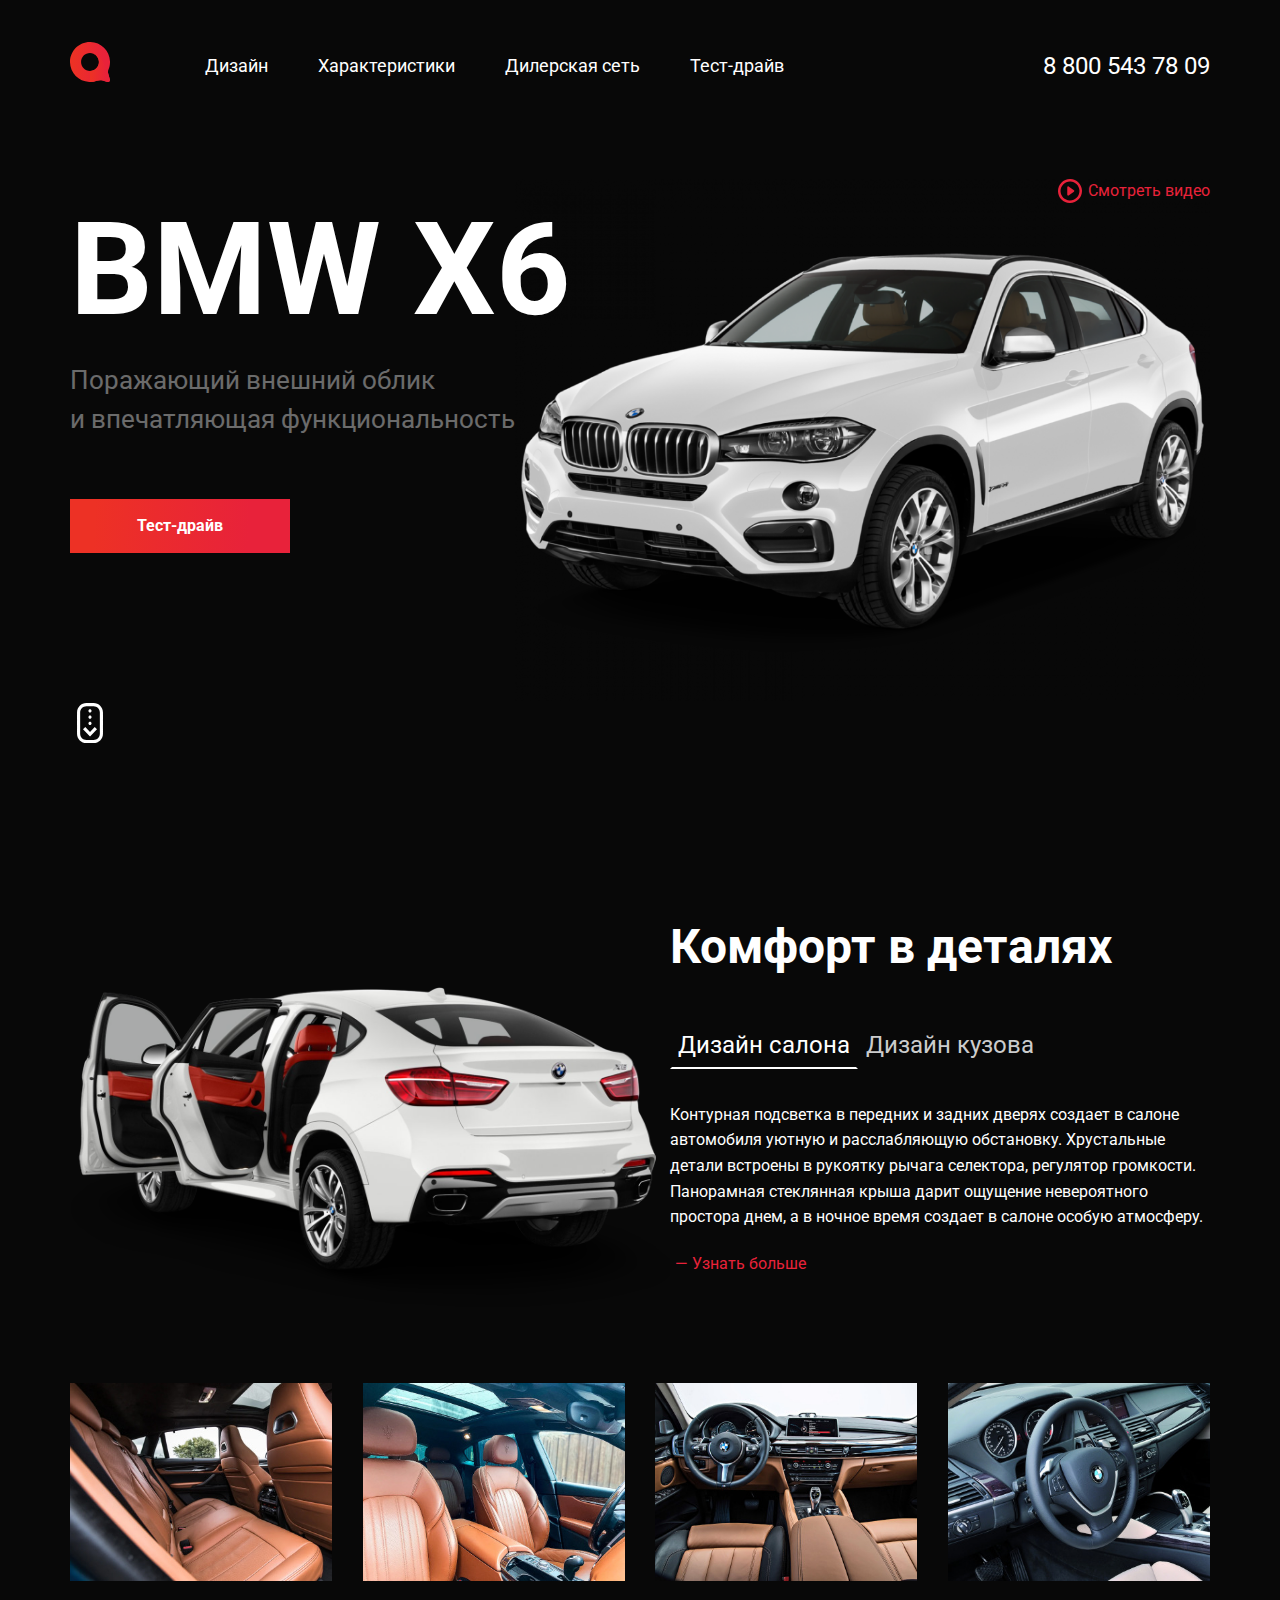
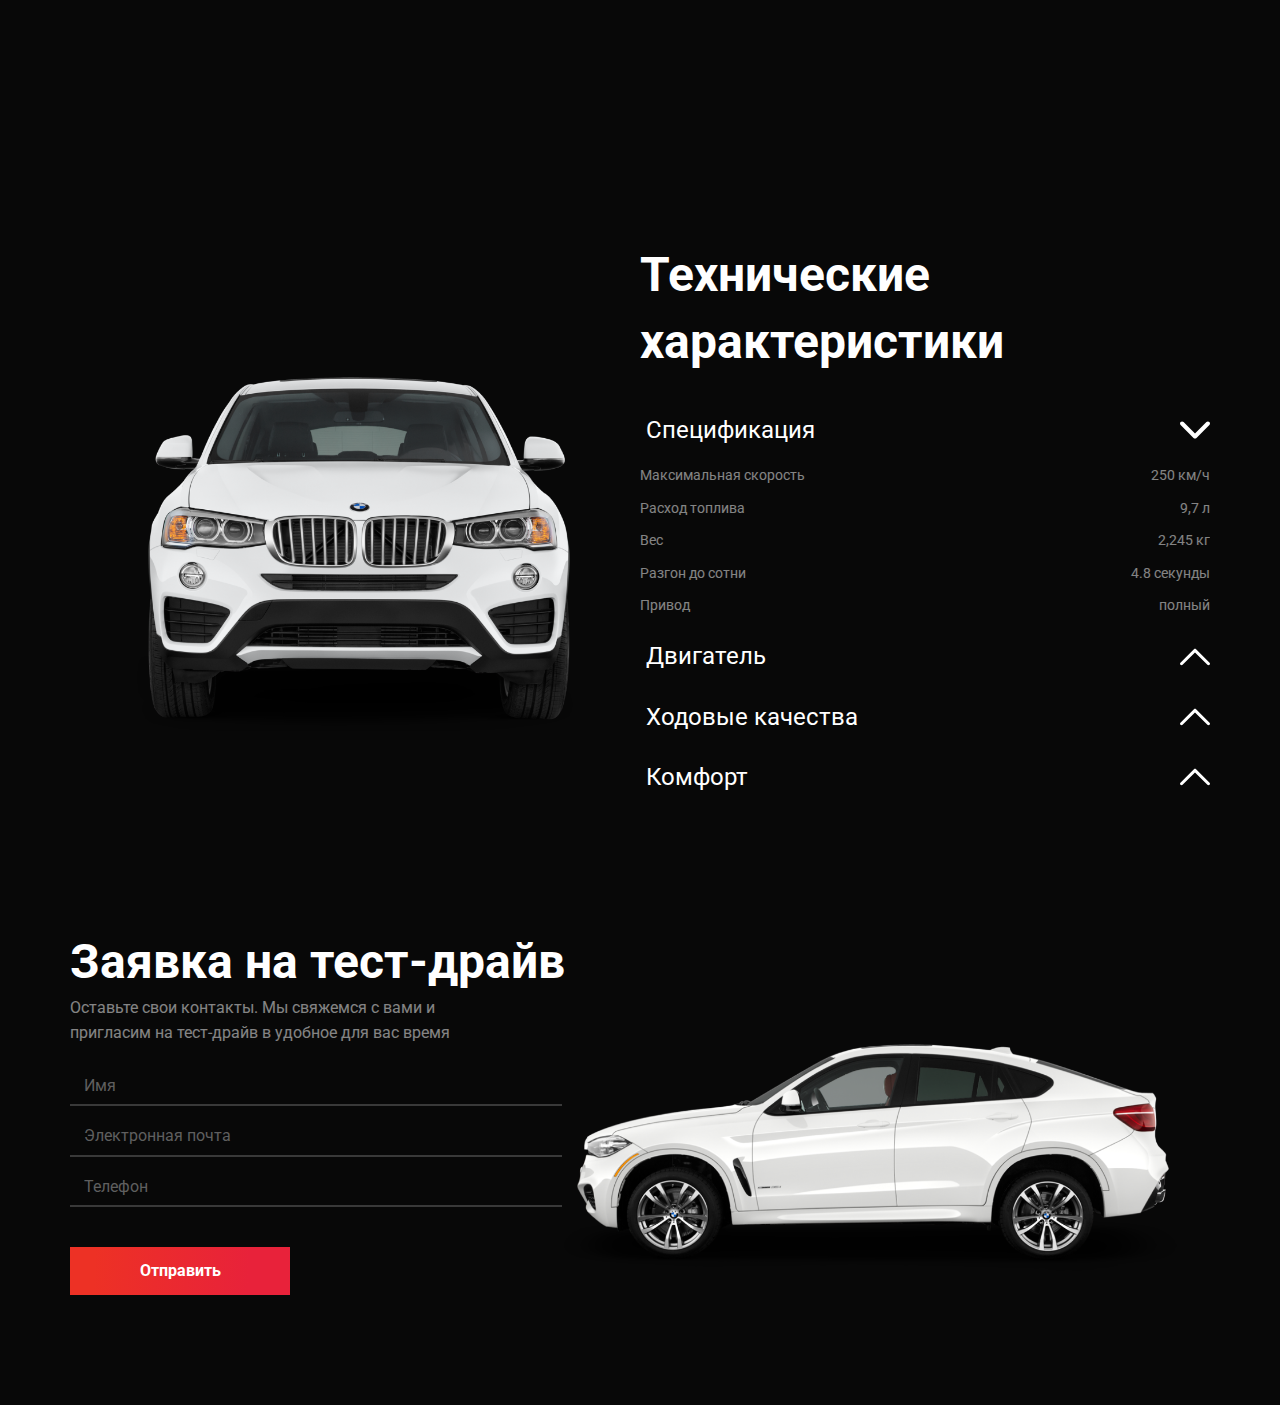
==== index.html @ 290bfd01 "Test" ====
<!DOCTYPE html>
<html lang="ru">
<head>
  <meta charset="UTF-8">
  <meta http-equiv="X-UA-Compatible" content="IE=edge">
  <meta name="viewport" content="width=device-width, initial-scale=1.0">
  <title>BMW X6</title>
  <link rel="preconnect"
    href="https://fonts.gstatic.com">
  <link
    href="https://fonts.googleapis.com/css2?family=Roboto:wght@400;700&display=swap"
    rel="stylesheet">
  <link rel="stylesheet" href="styles/style.min.css">

  <script type="text/javascript" src="js/script.js" defer>

  </script>
</head>
<body>
  <!-- header (start) -->
  <header class="header">
    <div class="container">
      <div class="header-wrapper">
        <div class="header-main">
          <a href="#" class="logo header__logo">
            <img src="img/logo.svg"
              alt="Logo: BMW X6"
              class="logo__img">
          </a>
          <!-- /.logo -->
          <nav class="menu">
            <ul class="menu-list">
              <li class="menu-list__item">
                <a href="#design"
                  class="menu-list__link">
                  Дизайн
                </a>
              </li>
              <li class="menu-list__item">
                <a href="#feature"
                  class="menu-list__link">
                  Характеристики
                </a>
              </li>
              <li class="menu-list__item">
                <a href="#"
                  class="menu-list__link">
                  Дилерская сеть
                </a>
              </li>
              <li class="menu-list__item">
                <a href="#contacts"
                  class="menu-list__link">
                  Тест-драйв
                </a>
              </li>
            </ul>
          </nav>
          <!-- /.menu -->
        </div>
        <!-- /.header-main -->
        <a href="tel:88005437809" class="phone">
          8 800 543 78 09
        </a>
        <button class="humburger-menu" aria-label="Бургер меню">
        </button>
      </div>
      <!-- /.header-wrapper -->
    </div>
  </header>
  <!-- header (end) -->

  <!-- main (start) -->
  <section class="main" id="main">
    <div class="container">
      <div class="main-wrapper">
        <div class="offer">
          <h1 class="main__title">BMW X6</h1>
          <p class="main__descr">Поражающий внешний облик
          и&nbsp;впечатляющая функциональность</p>
          <a href="#contacts" type="button" class="button main__button">
            Тест-драйв
          </a>
          <a href="#design" class="main__scroll" aria-label="к следующему экрану"></a>

        </div>
        <!-- /.offer -->
        <div class="main-img">
          <a href="https://youtu.be/dkrFZSWyklU" class="play">

            Смотреть видео
          </a>

        </div>
      </div>
      <!-- /.main-wrapper -->
    </div>
  </section>
  <!-- main (end) -->

  <!-- design (start) -->
  <section class="section design" id="design">
    <div class="container">
      <div class="design-wrapper">
        <div class="design-block">
          <img src="img/car/image-5.png" alt="BMW X6" class="feature__img design-block__img" data-tabs-field="interior">
          <img src="img/car/image-4.png" alt="BMW X6" class="feature__img design-block__img hidden" data-tabs-field="body">
          <div class="design-text">
            <h2 class="section__title design__title">
              Комфорт в деталях
            </h2>
            <h2 class="section__title design__title hidden">
              Притягивает взгляды
            </h2>
            <ul class="design-list">
              <li>
                <button type="button" class="design-list__item design-list__item_active" data-tabs-handler="interior">Дизайн салона</button>
              </li>
              <li>
                <button type="button" class="design-list__item" data-tabs-handler="body">Дизайн кузова</button>
              </li>
            </ul>
            <!-- /.design-list -->
            <ul>
              <li class="design__descr" data-tabs-field="interior">
                <p class="design__description-text">
                  Контурная подсветка в передних и задних дверях создает в салоне автомобиля уютную и расслабляющую обстановку.
                  Хрустальные детали встроены в рукоятку рычага селектора, регулятор громкости.
                  Панорамная стеклянная крыша дарит ощущение невероятного простора днем, а в ночное время создает в салоне особую атмосферу.
                </p>
                <button class="more">
                  — Узнать больше
                </button>
              </li>
              <li class="design__descr hidden" data-tabs-field="body">
                <p class="design__description-text">
                  Широкий. Динамичный. Мускулистый. Обновлённый BMW X6 сочетает в себе солиддность серии X со спортивным купе. Решительная передняя часть с широкими воздухозаборниками недвусмысленно намекает на то, какая мощь скрыта под капотом. Большая двойная решётка радиатора спортивной формы подччёркивает атлетичность автомобиля. Усиливают впечатление фирменные двойные фары BMW и широко раставленные противотуманные фары.
                </p>
                <button class="more">
                  — Узнать больше
                </button>
            </li>
            </ul>
          </div>
          <!-- /.design-text -->
        </div>
        <!-- /.design-block -->
        <ul>
          <li class="design-images" data-tabs-field="interior">
              <img src="img/design/interior01.jpg" alt="BMW X6" class="design__img">
              <img src="img/design/interior02.jpg" alt="BMW X6" class="design__img">
              <img src="img/design/interior03.jpg" alt="BMW X6" class="design__img">
              <img src="img/design/interior04.jpg" alt="BMW X6" class="design__img">
          </li>
          <li class="design-images hidden" data-tabs-field="body">
              <img src="img/design/body01.jpg" alt="BMW X6" class="design__img">
              <img src="img/design/body02.jpg" alt="BMW X6" class="design__img">
              <img src="img/design/body03.jpg" alt="BMW X6" class="design__img">
              <img src="img/design/body04.jpg" alt="BMW X6" class="design__img">
          </li>
        </ul>
      </div>
      <!-- /.design-wrapper -->
    </div>
  </section>
  <!-- design (end) -->

  <!-- feature (start) -->
  <section class="section feature" id="feature">
    <div class="container">
      <div class="feature-wrapper">
        <div class="feature-block">
          <h2 class="section__title feature__title">
            Технические характеристики
          </h2>
          <ul class="feature-list">
            <li class="feature__item">
              <button type="button" class="feature__link feature__link_active">
                <div class="feature-item-wrap">
                  <span class="feature-item__title">
                    Спецификация
                  </span>
                </div>
              </button>
              <!-- /.feature__link -->
              <ul class="feature-sub">
                <li class="feature-sub__item">
                  <span class="feature-sub__name">
                    Максимальная скорость
                  </span>
                  <span class="feature-sub__value">
                    250 км/ч
                  </span>
                </li>
                <li class="feature-sub__item">
                  <span class="feature-sub__name">
                    Расход топлива
                  </span>
                  <span class="feature-sub__value">
                    9,7 л
                  </span>
                </li>
                <li class="feature-sub__item">
                  <span class="feature-sub__name">
                    Вес
                  </span>
                  <span class="feature-sub__value">
                    2,245 кг
                  </span>
                </li>
                <li class="feature-sub__item">
                  <span class="feature-sub__name">
                    Разгон до сотни
                  </span>
                  <span class="feature-sub__value">
                    4.8 секунды
                  </span>
                </li>
                <li class="feature-sub__item">
                  <span class="feature-sub__name">
                    Привод
                  </span>
                  <span class="feature-sub__value">
                    полный
                  </span>
                </li>
              </ul>
              <!-- /.feature-list-sub -->
            </li>
            <li class="feature__item">
              <button type="button" class="feature__link">
                <div class="feature-item-wrap">
                  <span class="feature-item__title">
                    Двигатель
                  </span>
                </div>
              </button>
              <ul class="feature-sub hidden">
                <li class="feature-sub__item">
                  <span class="feature-sub__name">
                    Двигатель
                  </span>
                  <span class="feature-sub__value">
                    бензиновый
                  </span>
                </li>
                <li class="feature-sub__item">
                  <span class="feature-sub__name">
                    Мощность
                  </span>
                  <span class="feature-sub__value">
                    450 л. с.
                  </span>
                </li>
                <li class="feature-sub__item">
                  <span class="feature-sub__name">
                    Крутящий момент двигателя
                  </span>
                  <span class="feature-sub__value">
                    650 Н·м
                  </span>
                </li>
                <li class="feature-sub__item">
                  <span class="feature-sub__name">
                    Объём двигателя
                  </span>
                  <span class="feature-sub__value">
                    4395 см3
                  </span>
                </li>
              </ul>
            </li>
            <li class="feature__item">
              <button type="button" class="feature__link">
                <div class="feature-item-wrap">
                  <span class="feature-item__title">
                    Ходовые качества
                  </span>
                </div>
              </button>
              <ul class="feature-sub hidden">
                <li class="feature-sub__item">
                  <span class="feature-sub__name">
                    Дорожный просвет
                  </span>
                  <span class="feature-sub__value">
                    212 мм
                  </span>
                </li>
                <li class="feature-sub__item">
                  <span class="feature-sub__name">
                    Антиблокировочная система
                  </span>
                  <span class="feature-sub__value">
                    ABS
                  </span>
                </li>
                <li class="feature-sub__item">
                  <span class="feature-sub__name">
                    Система стабилизации
                  </span>
                  <span class="feature-sub__value">
                    ESP
                  </span>
                </li>
                <li class="feature-sub__item">
                  <span class="feature-sub__name">
                    Система помощи при спуске
                  </span>
                  <span class="feature-sub__value">
                    +
                  </span>
                </li>
                <li class="feature-sub__item">
                  <span class="feature-sub__name">
                    Система помощи при трогании в гору
                  </span>
                  <span class="feature-sub__value">
                    +
                  </span>
                </li>
              </ul>
            </li>
            <li class="feature__item">
              <button type="button" class="feature__link">
                <div class="feature-item-wrap">
                  <span class="feature-item__title">
                    Комфорт
                  </span>
                </div>
              </button>
              <ul class="feature-sub hidden">
                <li class="feature-sub__item">
                  <span class="feature-sub__name">
                    Климат-контроль
                  </span>
                  <span class="feature-sub__value">
                    +
                  </span>
                </li>
                <li class="feature-sub__item">
                  <span class="feature-sub__name">
                    Бортовой компьютер
                  </span>
                  <span class="feature-sub__value">
                    +
                  </span>
                </li>
                <li class="feature-sub__item">
                  <span class="feature-sub__name">
                    Датчик света и дождя
                  </span>
                  <span class="feature-sub__value">
                    +
                  </span>
                </li>
                <li class="feature-sub__item">
                  <span class="feature-sub__name">
                    Мультимедиа с сенсорным экраном
                  </span>
                  <span class="feature-sub__value">
                    Apple CarPlay и Android Auto
                  </span>
                </li>
                <li class="feature-sub__item">
                  <span class="feature-sub__name">
                    Регулировка сиденья водителя по высоте
                  </span>
                  <span class="feature-sub__value">
                    +
                  </span>
                </li>
              </ul>
            </li>
          </ul>
          <!-- /.feature-list -->
        </div>
        <!-- /.feature-block -->
      </div>
      <!-- /.feature-wrapper -->
    </div>
  </section>
  <!-- feature (end) -->

  <!-- contacts (start) -->
  <section class="section contacts" id="contacts">
    <div class="container">
      <div class="contacts-wrapper">
        <div class="contacts-form">
          <h2 class="section__title">
            Заявка на тест-драйв
          </h2>
          <p class="contacts__descr">
            Оставьте свои контакты. Мы свяжемся с
            вами и пригласим на тест-драйв в
            удобное для вас время
          </p>
          <form class="form form-test-drive">
            <input type="text" class="input" name="name" placeholder="Имя">
            <input type="mail" class="input" name="mail" placeholder="Электронная почта">
            <input type="text" class="input" name="phone" placeholder="Телефон">
            <button type="submit" class="button form__button">
              Отправить
            </button>
          </form>
        </div>
        <!-- /.contacts-form -->
      </div>
      <!-- /.contacts-wrapper -->
    </div>
  </section>
  <!-- contacts (end) -->

  <!-- modal (start) -->
  <div class="modal hidden">
    <div class="overlay"></div>
    <div class="modal-wrapper">
      <h2 class="section__title modal__title">
        Подробное описание
        комплектаций
      </h2>
      <p class="modal__descr">
        Оставьте адрес электронной почты, на
        который хотите получить документ с
        описанием комплектаций
      </p>
      <button type="button" class="modal__close" aria-label="закрыть модальное окно">
      </button>
      <form class="form modal__form">
        <input type="text" name="name" class="input modal__input" placeholder="Имя">
        <input type="mail" name="mail" class="input modal__input" placeholder="Электронная почта">
        <div class="modal-buttons">
          <button type="submit" class="button modal__button">
            Отправить
          </button>
        </div>
      </form>
      <!-- /.form modal__form -->
    </div>
  </div>
  <!-- modal (end) -->
</body>
</html>
---- styles/style.min.css ----
/*! normalize.css v8.0.1 | MIT License | github.com/necolas/normalize.css */html{line-height:1.15;-webkit-text-size-adjust:100%}body{margin:0}main{display:block}h1{font-size:2em;margin:0.67em 0}hr{-webkit-box-sizing:content-box;box-sizing:content-box;height:0;overflow:visible}pre{font-family:monospace,monospace;font-size:1em}a{background-color:transparent}abbr[title]{border-bottom:none;text-decoration:underline;-webkit-text-decoration:underline dotted;text-decoration:underline dotted}b,strong{font-weight:bolder}code,kbd,samp{font-family:monospace,monospace;font-size:1em}small{font-size:80%}sub,sup{font-size:75%;line-height:0;position:relative;vertical-align:baseline}sub{bottom:-0.25em}sup{top:-0.5em}img{border-style:none}button,input,optgroup,select,textarea{font-family:inherit;font-size:100%;line-height:1.15;margin:0}button,input{overflow:visible}button,select{text-transform:none}button,[type="button"],[type="reset"],[type="submit"]{-webkit-appearance:button}button::-moz-focus-inner,[type="button"]::-moz-focus-inner,[type="reset"]::-moz-focus-inner,[type="submit"]::-moz-focus-inner{border-style:none;padding:0}button:-moz-focusring,[type="button"]:-moz-focusring,[type="reset"]:-moz-focusring,[type="submit"]:-moz-focusring{outline:1px dotted ButtonText}fieldset{padding:0.35em 0.75em 0.625em}legend{-webkit-box-sizing:border-box;box-sizing:border-box;color:inherit;display:table;max-width:100%;padding:0;white-space:normal}progress{vertical-align:baseline}textarea{overflow:auto}[type="checkbox"],[type="radio"]{-webkit-box-sizing:border-box;box-sizing:border-box;padding:0}[type="number"]::-webkit-inner-spin-button,[type="number"]::-webkit-outer-spin-button{height:auto}[type="search"]{-webkit-appearance:textfield;outline-offset:-2px}[type="search"]::-webkit-search-decoration{-webkit-appearance:none}::-webkit-file-upload-button{-webkit-appearance:button;font:inherit}details{display:block}summary{display:list-item}template{display:none}[hidden]{display:none}*{-webkit-box-sizing:border-box;box-sizing:border-box}body{color:#fff;background-color:#080808;background-size:cover;font-family:'Roboto', sans-serif;line-height:1.5}button{cursor:pointer}section{padding:30px 0}.container{max-width:1620px;margin:auto}ul{list-style:none;margin:0;padding:0}li{margin:0;padding:0}a{text-decoration:none}.hidden{display:none !important}.button{display:block;background:linear-gradient(93.53deg, #ED3125 11.43%, #E8223A 80.79%);border:none;padding:15px;font-weight:bold;font-size:16px;color:#fff;text-align:center}.button:focus{outline:none}.section__title{margin:0;font-weight:bold;font-size:48px;line-height:1.4}.input{display:block;border:none;background-color:transparent;padding-left:14px;padding-bottom:9px;border-bottom:2px solid rgba(255,255,255,0.25);color:#fff;opacity:0.8;margin-bottom:20px;width:100%}.input:focus{outline:none}.header{margin-bottom:114px}.header-wrapper{display:-webkit-box;display:-ms-flexbox;display:flex;-webkit-box-align:center;-ms-flex-align:center;align-items:center;-webkit-box-pack:justify;-ms-flex-pack:justify;justify-content:space-between;padding-top:42px}.header-main{display:-webkit-box;display:-ms-flexbox;display:flex;-webkit-box-align:center;-ms-flex-align:center;align-items:center}.header__logo{display:block;margin-right:95px}.menu-list{display:-webkit-box;display:-ms-flexbox;display:flex}.menu-list__item{margin-right:50px}.menu-list__link{color:#fff;font-size:18px}.phone{font-size:24px;color:#fff}.humburger-menu{display:none;background-image:url("data:image/svg+xml,%3Csvg id='Layer_1' fill='%23ffffff' enable-background='new 0 0 512 512' height='512' viewBox='0 0 512 512' width='512' xmlns='http://www.w3.org/2000/svg'%3E%3Cpath d='m464.883 64.267h-417.766c-25.98 0-47.117 21.136-47.117 47.149 0 25.98 21.137 47.117 47.117 47.117h417.766c25.98 0 47.117-21.137 47.117-47.117 0-26.013-21.137-47.149-47.117-47.149z'/%3E%3Cpath d='m464.883 208.867h-417.766c-25.98 0-47.117 21.136-47.117 47.149 0 25.98 21.137 47.117 47.117 47.117h417.766c25.98 0 47.117-21.137 47.117-47.117 0-26.013-21.137-47.149-47.117-47.149z'/%3E%3Cpath d='m464.883 353.467h-417.766c-25.98 0-47.117 21.137-47.117 47.149 0 25.98 21.137 47.117 47.117 47.117h417.766c25.98 0 47.117-21.137 47.117-47.117 0-26.012-21.137-47.149-47.117-47.149z'/%3E%3C/svg%3E");background-color:transparent;background-size:contain;width:30px;height:30px;border:none;-webkit-transition:background-image 0.5s;transition:background-image 0.5s}.humburger-menu-active{background-image:url("data:image/svg+xml,%3C%3Fxml version='1.0' encoding='iso-8859-1'%3F%3E%3C!-- Generator: Adobe Illustrator 16.0.0, SVG Export Plug-In . SVG Version: 6.00 Build 0) --%3E%3C!DOCTYPE svg PUBLIC '-//W3C//DTD SVG 1.1//EN' 'http://www.w3.org/Graphics/SVG/1.1/DTD/svg11.dtd'%3E%3Csvg version='1.1' fill='%23ffffff' id='Capa_1' xmlns='http://www.w3.org/2000/svg' xmlns:xlink='http://www.w3.org/1999/xlink' x='0px' y='0px' width='348.333px' height='348.334px' viewBox='0 0 348.333 348.334' style='enable-background:new 0 0 348.333 348.334;' xml:space='preserve'%3E%3Cg%3E%3Cpath d='M336.559,68.611L231.016,174.165l105.543,105.549c15.699,15.705,15.699,41.145,0,56.85 c-7.844,7.844-18.128,11.769-28.407,11.769c-10.296,0-20.581-3.919-28.419-11.769L174.167,231.003L68.609,336.563 c-7.843,7.844-18.128,11.769-28.416,11.769c-10.285,0-20.563-3.919-28.413-11.769c-15.699-15.698-15.699-41.139,0-56.85 l105.54-105.549L11.774,68.611c-15.699-15.699-15.699-41.145,0-56.844c15.696-15.687,41.127-15.687,56.829,0l105.563,105.554 L279.721,11.767c15.705-15.687,41.139-15.687,56.832,0C352.258,27.466,352.258,52.912,336.559,68.611z'/%3E%3C/g%3E%3Cg%3E%3C/g%3E%3Cg%3E%3C/g%3E%3Cg%3E%3C/g%3E%3Cg%3E%3C/g%3E%3Cg%3E%3C/g%3E%3Cg%3E%3C/g%3E%3Cg%3E%3C/g%3E%3Cg%3E%3C/g%3E%3Cg%3E%3C/g%3E%3Cg%3E%3C/g%3E%3Cg%3E%3C/g%3E%3Cg%3E%3C/g%3E%3Cg%3E%3C/g%3E%3Cg%3E%3C/g%3E%3Cg%3E%3C/g%3E%3C/svg%3E%0A")}.main-wrapper{position:relative;background:url("../img/car/image-1.png") no-repeat top right;display:-webkit-box;display:-ms-flexbox;display:flex;-webkit-box-pack:justify;-ms-flex-pack:justify;justify-content:space-between;padding-bottom:252px}.main__title{margin:0;font-weight:bold;font-size:154px;line-height:1.4}.main__descr{margin:0 0 84px 0;max-width:480px;font-size:28px;opacity:0.4}.main__button{margin-bottom:180px;max-width:220px;display:block}.main__scroll{display:block;background-image:url("../img/icon/scroll.svg");background-size:contain;background-repeat:no-repeat;background-position:center;width:40px;height:60px}.main__scroll:focus{outline:none}.play{display:block;background-image:url("../img/icon/play.svg");background-size:contain;background-repeat:no-repeat;padding-left:30px;border:none;color:#E8223A}.play:focus{outline:none}.play__icon{margin-right:13px}.design-wrapper{padding-bottom:200px}.design-block{display:-webkit-box;display:-ms-flexbox;display:flex;-webkit-box-pack:justify;-ms-flex-pack:justify;justify-content:space-between}.design__title{margin-bottom:49px}.design-list{display:-webkit-box;display:-ms-flexbox;display:flex;margin-bottom:33px}.design-list__item{font-size:24px;color:#ccc;padding-bottom:7px;background-color:transparent;border-color:transparent}.design-list__item+.design-list__item{margin-left:50px}.design-list__item_active{color:#fff;border-bottom:2px solid #fff}.design__descr{margin:0 0 28px 0;font-size:16px;line-height:1.6}.design-images{display:-webkit-box;display:-ms-flexbox;display:flex;-webkit-box-pack:justify;-ms-flex-pack:justify;justify-content:space-between}.design__img{display:block;width:23%;-o-object-fit:cover;object-fit:cover}.more{color:#E8223A;font-size:16px;padding:5px;line-height:1.6;background-color:transparent;border:none}.feature-wrapper{display:-webkit-box;display:-ms-flexbox;display:flex;-webkit-box-pack:justify;-ms-flex-pack:justify;justify-content:space-between;background-image:url(../img/car/image-2.png);background-position:left;background-repeat:no-repeat;background-size:50%;padding-left:50%;min-height:550px}.feature__img{width:900px;-o-object-fit:contain;object-fit:contain}.feature__title{margin-bottom:74px}.feature-list{max-width:571px}.feature__link{color:#fff;background-color:transparent;border:none;width:100%;background-image:url("data:image/svg+xml,%3C%3Fxml version='1.0' encoding='iso-8859-1'%3F%3E%3C!-- Generator: Adobe Illustrator 19.0.0, SVG Export Plug-In . SVG Version: 6.00 Build 0) --%3E%3Csvg version='1.1' fill='%23ffffff' id='Capa_1' xmlns='http://www.w3.org/2000/svg' xmlns:xlink='http://www.w3.org/1999/xlink' x='0px' y='0px' viewBox='0 0 240.835 240.835' style='enable-background:new 0 0 240.835 240.835;' xml:space='preserve'%3E%3Cg%3E%3Cpath id='Expand_Less' d='M129.007,57.819c-4.68-4.68-12.499-4.68-17.191,0L3.555,165.803c-4.74,4.74-4.74,12.427,0,17.155 c4.74,4.74,12.439,4.74,17.179,0l99.683-99.406l99.671,99.418c4.752,4.74,12.439,4.74,17.191,0c4.74-4.74,4.74-12.427,0-17.155 L129.007,57.819z'/%3E%3Cg%3E%3C/g%3E%3Cg%3E%3C/g%3E%3Cg%3E%3C/g%3E%3Cg%3E%3C/g%3E%3Cg%3E%3C/g%3E%3Cg%3E%3C/g%3E%3C/g%3E%3Cg%3E%3C/g%3E%3Cg%3E%3C/g%3E%3Cg%3E%3C/g%3E%3Cg%3E%3C/g%3E%3Cg%3E%3C/g%3E%3Cg%3E%3C/g%3E%3Cg%3E%3C/g%3E%3Cg%3E%3C/g%3E%3Cg%3E%3C/g%3E%3Cg%3E%3C/g%3E%3Cg%3E%3C/g%3E%3Cg%3E%3C/g%3E%3Cg%3E%3C/g%3E%3Cg%3E%3C/g%3E%3Cg%3E%3C/g%3E%3C/svg%3E%0A");background-repeat:no-repeat;background-size:contain;background-position:right;outline:none;background-size:30px}.feature__link_active{margin-bottom:14px;background-image:url("data:image/svg+xml,%3C%3Fxml version='1.0' encoding='iso-8859-1'%3F%3E%3C!-- Generator: Adobe Illustrator 16.0.0, SVG Export Plug-In . SVG Version: 6.00 Build 0) --%3E%3C!DOCTYPE svg PUBLIC '-//W3C//DTD SVG 1.1//EN' 'http://www.w3.org/Graphics/SVG/1.1/DTD/svg11.dtd'%3E%3Csvg version='1.1' id='Capa_1' fill='%23ffffff' xmlns='http://www.w3.org/2000/svg' xmlns:xlink='http://www.w3.org/1999/xlink' x='0px' y='0px' width='451.847px' height='451.847px' viewBox='0 0 451.847 451.847' style='enable-background:new 0 0 451.847 451.847;' xml:space='preserve'%3E%3Cg%3E%3Cpath d='M225.923,354.706c-8.098,0-16.195-3.092-22.369-9.263L9.27,151.157c-12.359-12.359-12.359-32.397,0-44.751 c12.354-12.354,32.388-12.354,44.748,0l171.905,171.915l171.906-171.909c12.359-12.354,32.391-12.354,44.744,0 c12.365,12.354,12.365,32.392,0,44.751L248.292,345.449C242.115,351.621,234.018,354.706,225.923,354.706z'/%3E%3C/g%3E%3Cg%3E%3C/g%3E%3Cg%3E%3C/g%3E%3Cg%3E%3C/g%3E%3Cg%3E%3C/g%3E%3Cg%3E%3C/g%3E%3Cg%3E%3C/g%3E%3Cg%3E%3C/g%3E%3Cg%3E%3C/g%3E%3Cg%3E%3C/g%3E%3Cg%3E%3C/g%3E%3Cg%3E%3C/g%3E%3Cg%3E%3C/g%3E%3Cg%3E%3C/g%3E%3Cg%3E%3C/g%3E%3Cg%3E%3C/g%3E%3C/svg%3E%0A")}.feature__item{margin-bottom:20px}.feature-item-wrap{display:-webkit-box;display:-ms-flexbox;display:flex;-webkit-box-pack:justify;-ms-flex-pack:justify;justify-content:space-between;-webkit-box-align:center;-ms-flex-align:center;align-items:center}.feature-item__title{font-size:24px;line-height:1.6}.feature-sub__item{display:-webkit-box;display:-ms-flexbox;display:flex;-webkit-box-pack:justify;-ms-flex-pack:justify;justify-content:space-between;opacity:0.5;font-size:14px;line-height:1.6;margin-bottom:10px}.contacts-wrapper{display:-webkit-box;display:-ms-flexbox;display:flex;-webkit-box-pack:justify;-ms-flex-pack:justify;justify-content:space-between;-webkit-box-align:center;-ms-flex-align:center;align-items:center;background:url("../img/car/image-3.png") no-repeat right}.contacts__descr{margin:0 0 30px 0;font-size:16px;line-height:1.6;opacity:0.5;max-width:411px}.form{max-width:492px}.form__button{margin-top:40px;min-width:220px}.modal{position:fixed;top:0;left:0;right:0;bottom:0}.modal-wrapper{position:fixed;top:50%;left:50%;z-index:9;max-width:592px;width:100%;height:545px;max-height:100%;-webkit-transform:translate(-50%, -50%);transform:translate(-50%, -50%);background-color:#080808;padding:71px 57px;border:1px solid #fff}.modal__title{margin-bottom:23px}.modal__descr{margin:0 0 30px 0}.modal-buttons{display:-webkit-box;display:-ms-flexbox;display:flex;margin-top:30px}.modal__button{margin-right:48px}.modal__close{position:absolute;display:block;width:30px;height:30px;top:15px;right:15px;border:none;background-color:transparent;background-image:url("../img/icon/close.svg");background-repeat:no-repeat;background-position:center;background-size:contain}.modal__close:focus{outline:none}.close{font-weight:bold;font-size:16px;line-height:1.5;color:#fff;border:none;background-color:transparent}.close:focus{outline:none}.overlay{position:absolute;top:0;left:0;right:0;bottom:0;background:rgba(0,0,0,0.5);width:100%;height:100%;z-index:2}@media (max-width: 1720px){.container{max-width:1400px}.main-wrapper{background-size:65%}.design-block__img{width:750px}.contacts-wrapper{background-size:67%}}@media (max-width: 1470px){.container{max-width:1140px}.header{margin-bottom:60px}.main-wrapper{background-size:61%;padding-bottom:100px}.main__title{font-size:130px}.main__descr{font-size:26px;margin-bottom:60px}.main__img{right:-10%;width:800px}.main__button{margin-bottom:140px}.design-block{margin-bottom:20px}.design-block__img{max-width:600px;width:100%}.feature-wrapper{padding-bottom:50px}.feature__title{margin-bottom:35px}.contacts-wrapper{background-size:59%}}@media (max-width: 1400px){.contacts-wrapper{padding-bottom:80px}}@media (max-width: 1199px){.container{max-width:960px}.header{margin-bottom:0}.main-wrapper{-webkit-box-orient:vertical;-webkit-box-direction:reverse;-ms-flex-direction:column-reverse;flex-direction:column-reverse;-webkit-box-align:center;-ms-flex-align:center;align-items:center;background-size:contain;background-position:center top;padding-top:640px}.main__scroll{display:none}.main__button{margin-bottom:0}.design-block{-webkit-box-orient:vertical;-webkit-box-direction:normal;-ms-flex-direction:column;flex-direction:column;-webkit-box-align:center;-ms-flex-align:center;align-items:center}.design-text{max-width:610px}.design-images{-ms-flex-wrap:wrap;flex-wrap:wrap}.design__img{width:48%;margin-bottom:20px}.feature-wrapper{-webkit-box-pack:center;-ms-flex-pack:center;justify-content:center;padding-bottom:0}.feature__img{display:none}.contacts-wrapper{-webkit-box-orient:vertical;-webkit-box-direction:reverse;-ms-flex-direction:column-reverse;flex-direction:column-reverse;background-size:100%;background-position:center top}.contacts-form{padding-top:510px}}@media (max-width: 991px){.container{max-width:720px}.section__title{font-size:42px}.header__logo{margin-right:35px}.menu-list__item{margin-right:20px}.menu-list__link{font-size:16px}.phone{font-size:20px}.main-wrapper{padding-top:495px}.design-wrapper{padding-bottom:100px}.design__title{margin-bottom:30px}.design-list__item{font-size:22px}.contacts-form{padding-top:395px}}@media (max-width: 767px){.container{max-width:540px}.header-wrapper{position:relative;padding-top:25px}.header__logo{margin-right:0}.menu{position:absolute;right:30px;top:-300px;background-color:#000;z-index:666;padding:50px 20px 20px;border-radius:15px;-webkit-transition:top 0.5s;transition:top 0.5s}.menu-list{-webkit-box-orient:vertical;-webkit-box-direction:normal;-ms-flex-direction:column;flex-direction:column}.menu-list__item{margin-bottom:22px}.menu-active{top:0}.humburger-menu{display:block}.main__title{font-size:110px}.main__descr{font-size:24px;margin-bottom:50px}.main-wrapper{padding-top:370px}.feature-wrapper{padding-left:0;background-position-x:0;background-position-y:120px;background-size:contain}.feature__title{margin-bottom:400px}.contacts-form{padding-top:295px}.modal-wrapper{padding:30px 40px}}@media (max-width: 576px){.container{width:95%}.header{margin-bottom:35px}.main__title{font-size:78px}.main__descr{font-size:20px}.feature__title{margin-bottom:300px}}@media (max-width: 480px){.section__title{font-size:36px}.main-wrapper{padding-top:305px}.design-list{margin-bottom:20px}.design__img{width:100%}.design__descr{font-size:14px;margin-bottom:20px}.more{font-size:14px}.contacts-form{padding-top:230px}}@media (max-width: 400px){.section__title{font-size:29px}.main-wrapper{padding-top:250px}.design__title{margin-bottom:20px}.design-list{-webkit-box-align:center;-ms-flex-align:center;align-items:center}.design-list__item{font-size:20px}.design-list__item+.design-list__item{margin-left:20px;font-size:18px}.design__descr{font-size:12px}.contacts-form{padding-top:190px}}
/*# sourceMappingURL=style.min.css.map */
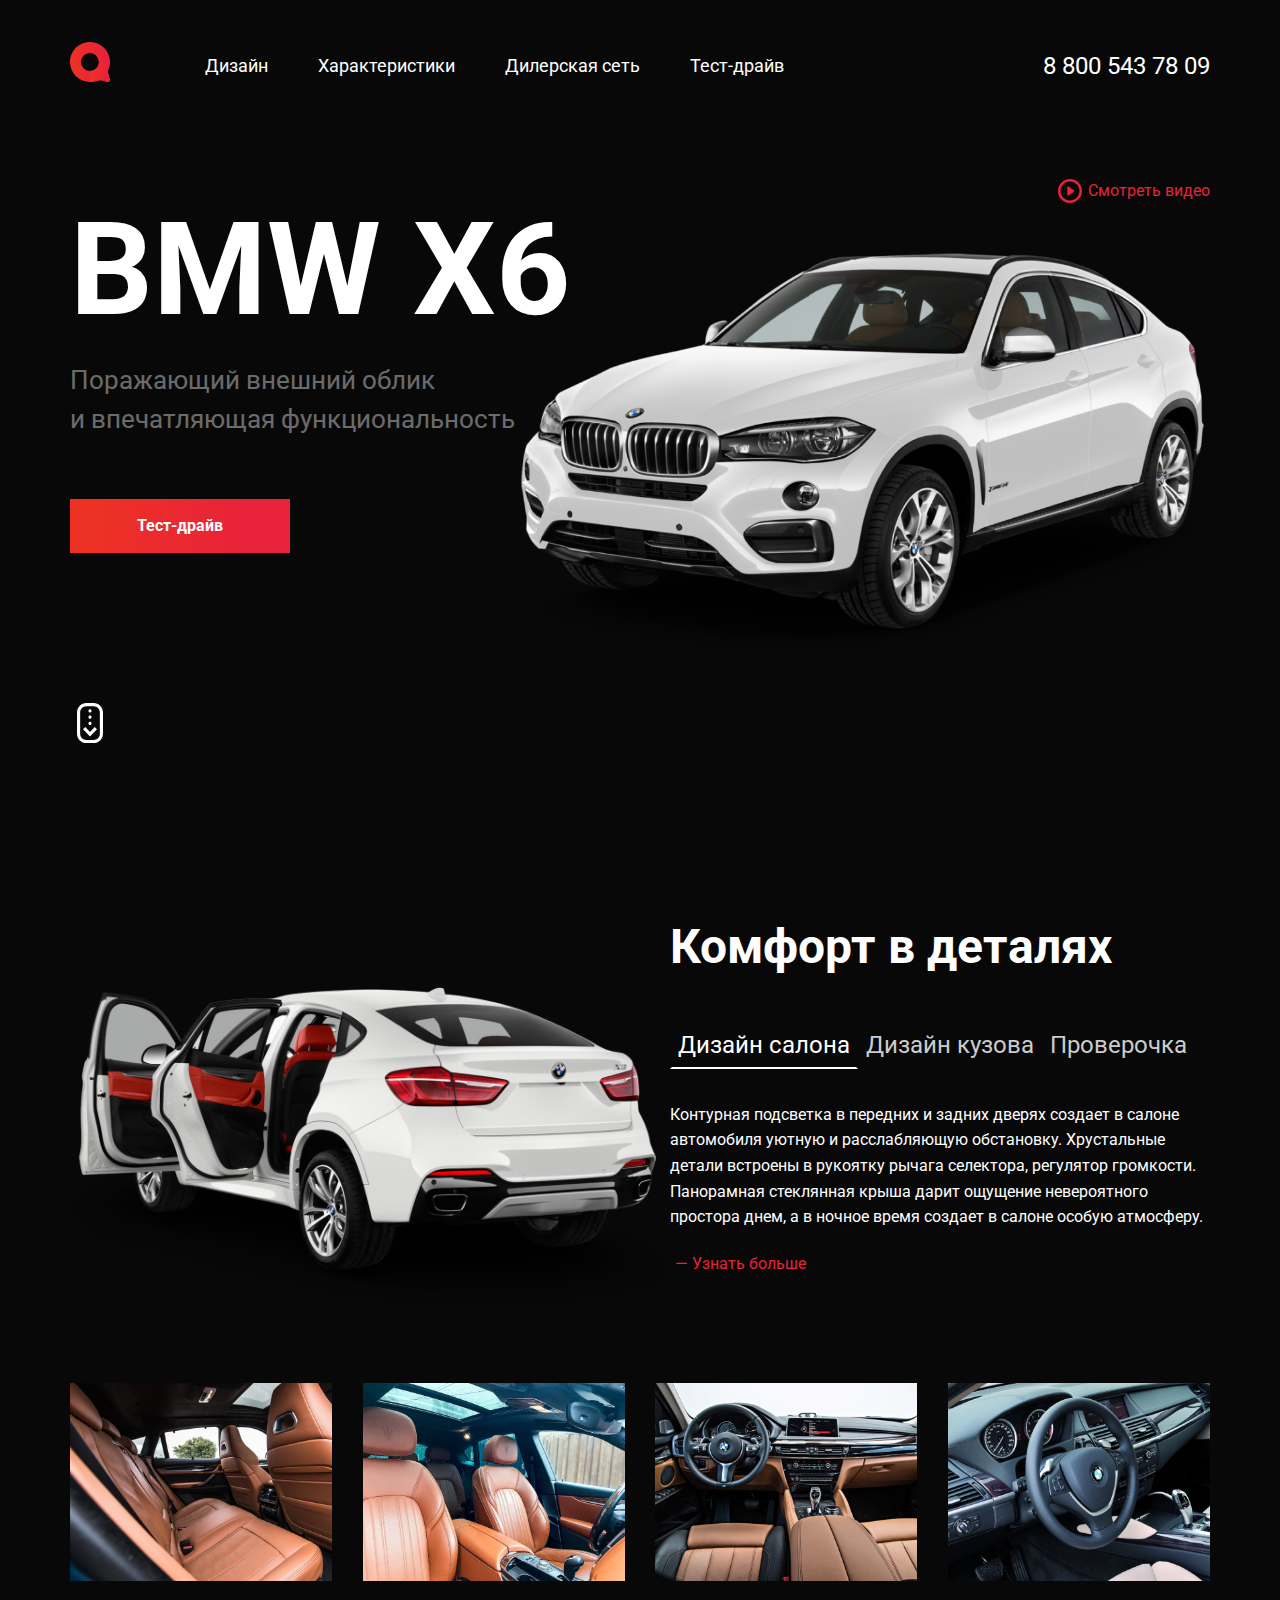
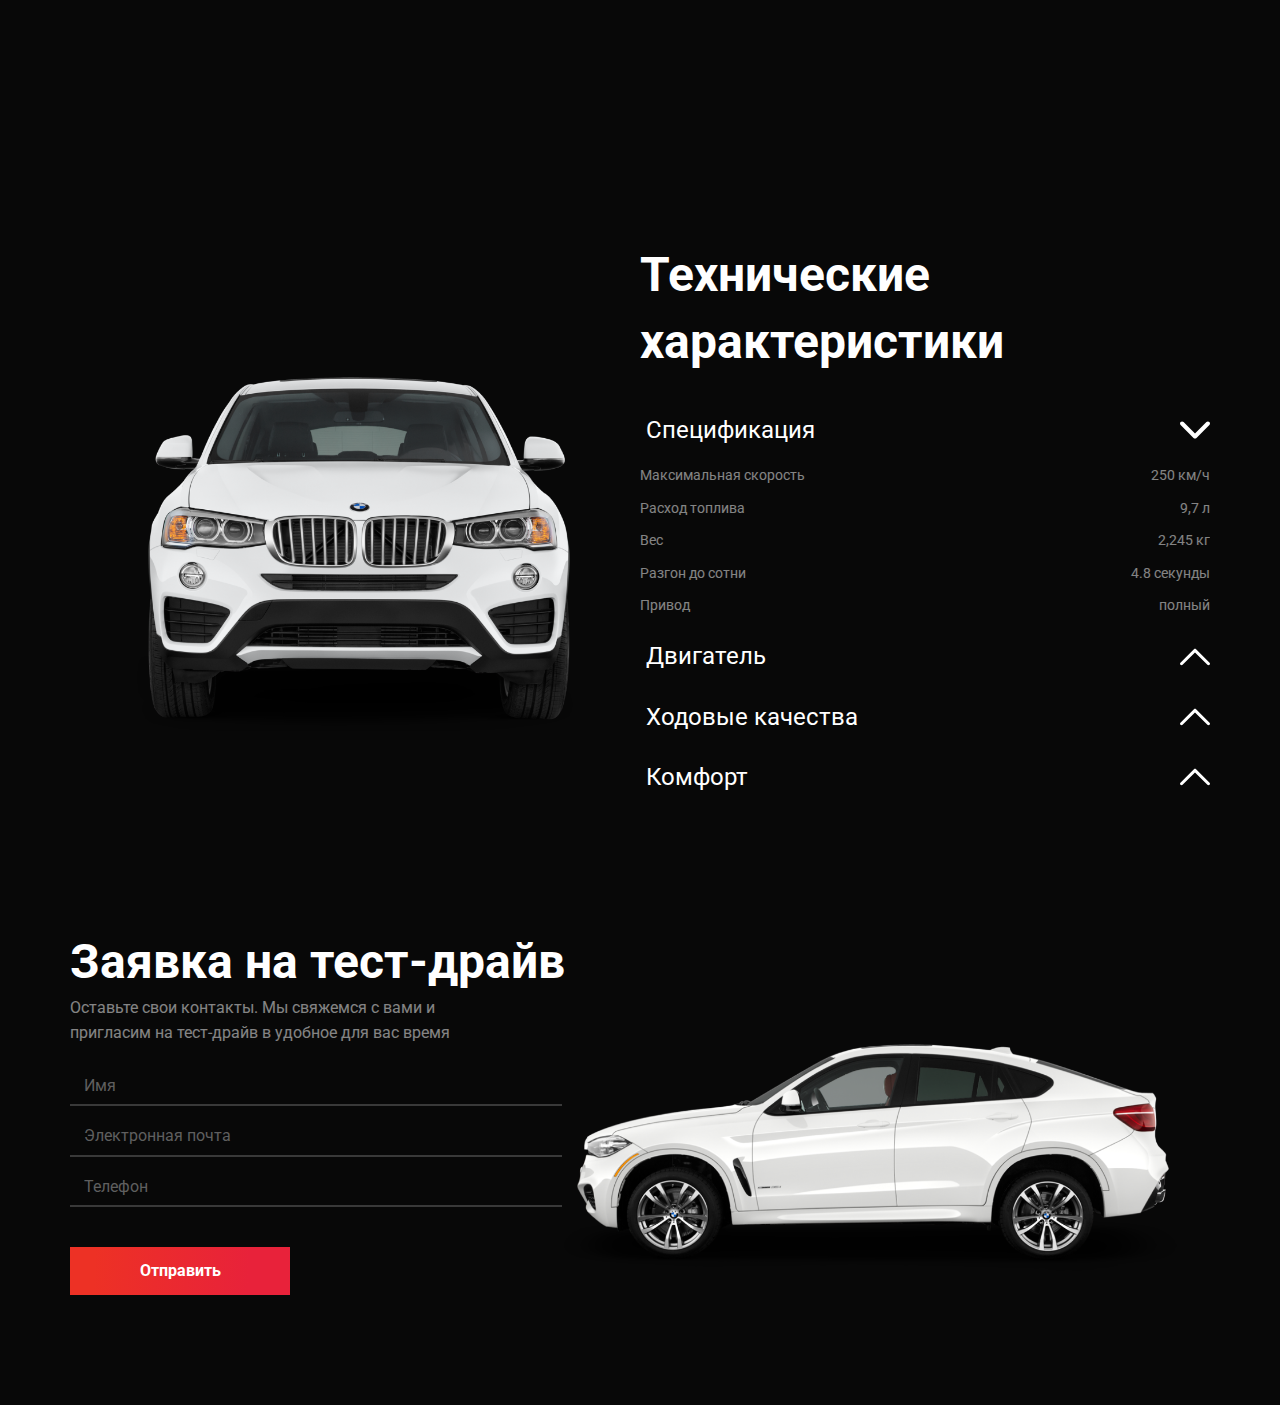
==== commit def87e90: "Проверки" ====
--- a/index.html
+++ b/index.html
@@ -12,9 +12,11 @@
     rel="stylesheet">
   <link rel="stylesheet" href="styles/style.min.css">
 
-  <script type="text/javascript" src="js/script.js" defer>
-
-  </script>
+  <script type="text/javascript" src="js/accordion.js" defer></script>
+  <script type="text/javascript" src="js/smooth.js" defer></script>
+  <script type="text/javascript" src="js/tabs.js" defer></script>
+  <script type="text/javascript" src="js/modal.js" defer></script>
+  <script type="text/javascript" src="js/burger.js" defer></script>
 </head>
 <body>
   <!-- header (start) -->
@@ -119,6 +121,9 @@
               <li>
                 <button type="button" class="design-list__item" data-tabs-handler="body">Дизайн кузова</button>
               </li>
+              <li>
+                <button type="button" class="design-list__item" data-tabs-handler="body2">Проверочка</button>
+              </li>
             </ul>
             <!-- /.design-list -->
             <ul>
@@ -140,6 +145,13 @@
                   — Узнать больше
                 </button>
             </li>
+            <li class="design__descr hidden" data-tabs-field="body2">
+              <p class="design__description-text">
+                Тут проверяю)
+              <button class="more">
+                — Узнать больше
+              </button>
+          </li>
             </ul>
           </div>
           <!-- /.design-text -->
@@ -157,6 +169,12 @@
               <img src="img/design/body02.jpg" alt="BMW X6" class="design__img">
               <img src="img/design/body03.jpg" alt="BMW X6" class="design__img">
               <img src="img/design/body04.jpg" alt="BMW X6" class="design__img">
+          </li>
+          <li class="design-images hidden" data-tabs-field="body2">
+              <img src="img/design/body04.jpg" alt="BMW X6" class="design__img">
+              <img src="img/design/body03.jpg" alt="BMW X6" class="design__img">
+              <img src="img/design/body02.jpg" alt="BMW X6" class="design__img">
+              <img src="img/design/body01.jpg" alt="BMW X6" class="design__img">
           </li>
         </ul>
       </div>
